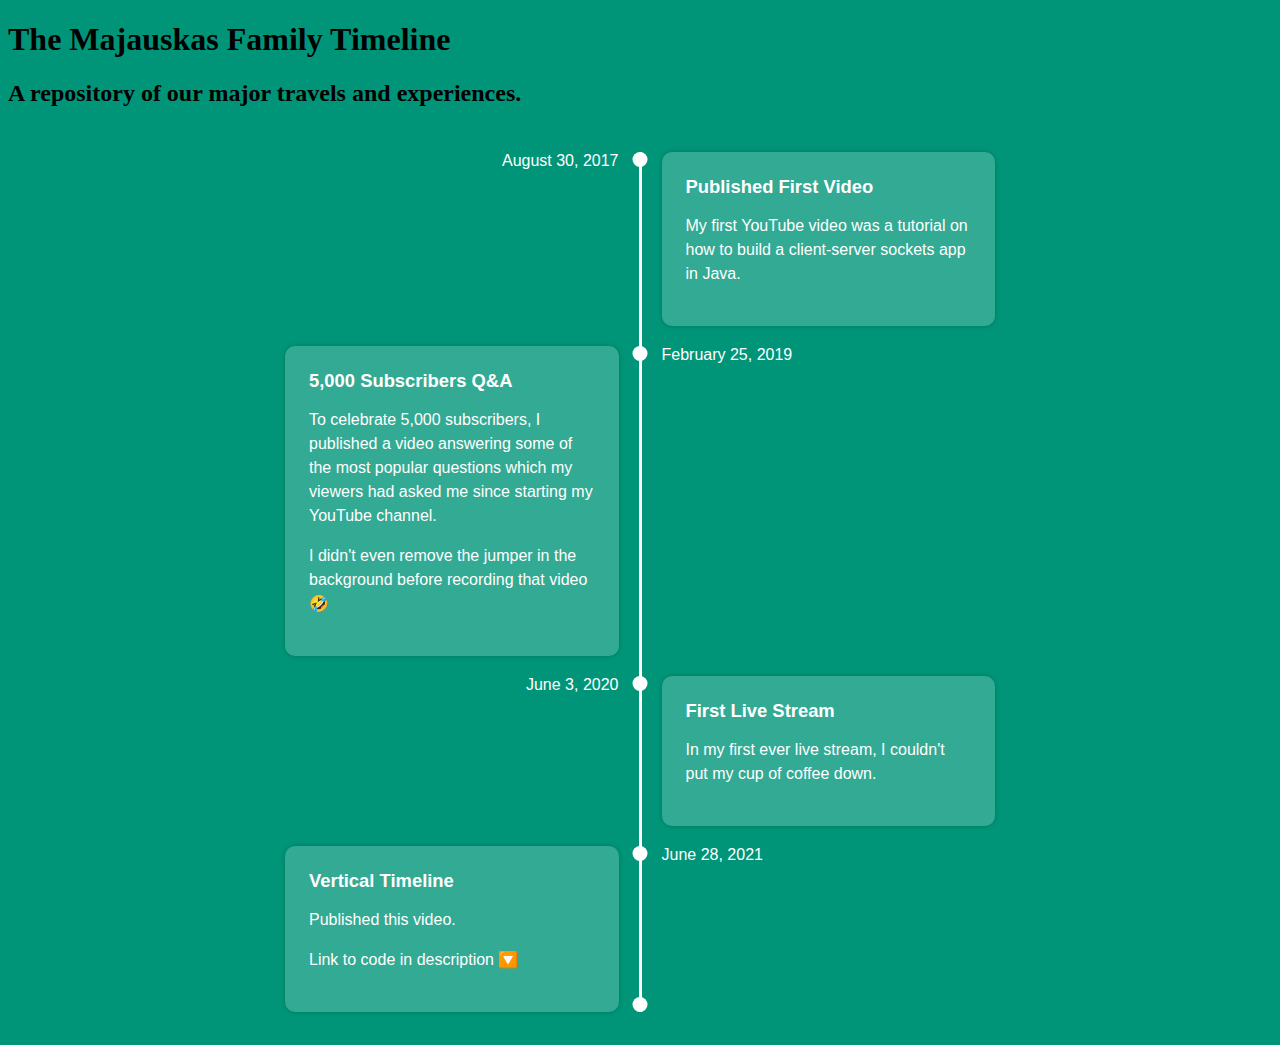
==== Timeline/index.html @ 385da05d "timeline added" ====
<!DOCTYPE html>
<html>
<head>
    <meta charset="utf-8">
    <meta name="viewport" content="width=device-width", initial-scale="1.0">
    <title>Timeline</title>
    <link rel="stylesheet" href="./styles.css">
</head>
<body>
  <div class="Title">
    <h1>The Majauskas Family Timeline</h1>
    <h2>A repository of our major travels and experiences.</h2>
  <div class="timeline">
    <div class="timeline__component">
      <div class="timeline__date timeline__date--right">August 30, 2017</div>
    </div>
    <div class="timeline__middle">
      <div class="timeline__point"></div>
    </div>
    <div class="timeline__component timeline__component--bg">
      <h2 class="timeline__title">Published First Video</h2>
      <p class="timeline__paragraph">
        My first YouTube video was a tutorial on how to build a client-server sockets app in Java.
      </p>
    </div>
    <div class="timeline__component timeline__component--bg">
      <h2 class="timeline__title">5,000 Subscribers Q&A</h2>
      <p class="timeline__paragraph">
        To celebrate 5,000 subscribers, I published a video answering some of the most popular questions which
        my viewers had asked me since starting my YouTube channel.
      </p>
      <p class="timeline__paragraph">
        I didn't even remove the jumper in the background before recording that video 🤣
      </p>
    </div>
    <div class="timeline__middle">
      <div class="timeline__point"></div>
    </div>
    <div class="timeline__component">
      <div class="timeline__date">February 25, 2019</div>
    </div>
    <div class="timeline__component">
      <div class="timeline__date timeline__date--right">June 3, 2020</div>
    </div>
    <div class="timeline__middle">
      <div class="timeline__point"></div>
    </div>
    <div class="timeline__component timeline__component--bg">
      <h2 class="timeline__title">First Live Stream</h2>
      <p class="timeline__paragraph">
        In my first ever live stream, I couldn't put my cup of coffee down.
      </p>
    </div>
    <div class="timeline__component timeline__component--bottom timeline__component--bg">
      <h2 class="timeline__title">Vertical Timeline</h2>
      <p class="timeline__paragraph">
        Published this video.
      </p>
      <p class="timeline__paragraph">
        Link to code in description 🔽
      </p>
    </div>
    <div class="timeline__middle">
      <div class="timeline__point"></div>
      <div class="timeline__point timeline__point--bottom"></div>
    </div>
    <div class="timeline__component timeline__component--bottom">
      <div class="timeline__date">June 28, 2021</div>
    </div>
  </div>
</body>
</html>
---- Timeline/styles.css ----
body {
    background: #009578;
  }
  
  .timeline {
    margin: 0 auto;
    max-width: 750px;
    padding: 25px;
    display: grid;
    grid-template-columns: 1fr 3px 1fr;
    font-family: "Fira Sans", sans-serif;
    color: #ffffff;
  }
  
  .timeline__component {
    margin: 0 20px 20px 20px;
  }
  
  .timeline__component--bg {
    padding: 1.5em;
    background: rgba(255, 255, 255, 0.2);
    box-shadow: 0 0 5px rgba(0, 0, 0, 0.2);
    border-radius: 10px;
  }
  
  /* LEAVE TILL LAST */
  .timeline__component--bottom {
    margin-bottom: 0;
  }
  
  .timeline__middle {
    position: relative;
    background: #ffffff;
  }
  
  .timeline__point {
    position: absolute;
    top: 0;
    left: 50%;
    transform: translateX(-50%);
    width: 15px;
    height: 15px;
    background: #ffffff;
    border-radius: 50%;
  }
  
  /* LEAVE TILL LAST */
  .timeline__point--bottom {
    top: initial;
    bottom: 0;
  }
  
  .timeline__date--right {
    text-align: right;
  }
  
  .timeline__title {
    margin: 0;
    font-size: 1.15em;
    font-weight: bold;
  }
  
  .timeline__paragraph {
    line-height: 1.5;
  }
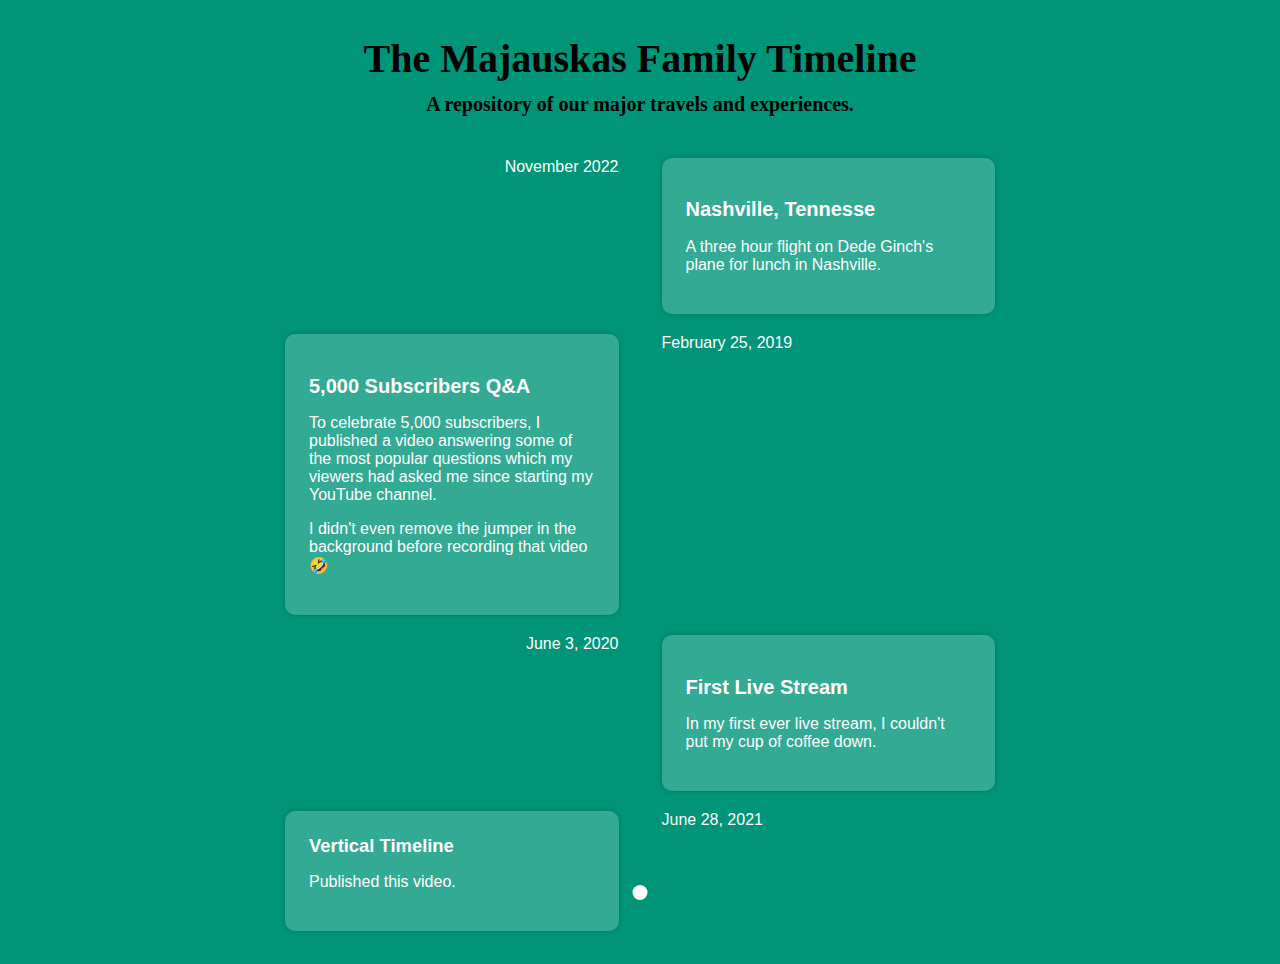
==== commit cc5b366a: "fix naming conventions" ====
--- a/Timeline/index.html
+++ b/Timeline/index.html
@@ -7,34 +7,38 @@
     <link rel="stylesheet" href="./styles.css">
 </head>
 <body>
-  <div class="Title">
+  <div class="title">
     <h1>The Majauskas Family Timeline</h1>
     <h2>A repository of our major travels and experiences.</h2>
+  </div>
+  
   <div class="timeline">
+
     <div class="timeline__component">
-      <div class="timeline__date timeline__date--right">August 30, 2017</div>
+      <div class="timeline__date timeline__date--right">November 2022</div>
     </div>
-    <div class="timeline__middle">
-      <div class="timeline__point"></div>
+    <div class="middle_component">
+      <div class="point"></div>
     </div>
-    <div class="timeline__component timeline__component--bg">
-      <h2 class="timeline__title">Published First Video</h2>
-      <p class="timeline__paragraph">
-        My first YouTube video was a tutorial on how to build a client-server sockets app in Java.
+    <div class="timeline__component timeline__component--bg" onClick="window.location.href='https://www.dropbox.com/home/iPhoto%20Library.migratedphotolibrary/Masters/2006/Astronomy'">
+      <h2 class="experience">Nashville, Tennesse</h2>
+      <p class="description">
+        A three hour flight on Dede Ginch's plane for lunch in Nashville.
       </p>
     </div>
+
     <div class="timeline__component timeline__component--bg">
-      <h2 class="timeline__title">5,000 Subscribers Q&A</h2>
-      <p class="timeline__paragraph">
+      <h2 class="experience">5,000 Subscribers Q&A</h2>
+      <p class="description">
         To celebrate 5,000 subscribers, I published a video answering some of the most popular questions which
         my viewers had asked me since starting my YouTube channel.
       </p>
-      <p class="timeline__paragraph">
+      <p class="description">
         I didn't even remove the jumper in the background before recording that video 🤣
       </p>
     </div>
-    <div class="timeline__middle">
-      <div class="timeline__point"></div>
+    <div class="middle_component">
+      <div class="point"></div>
     </div>
     <div class="timeline__component">
       <div class="timeline__date">February 25, 2019</div>
@@ -42,31 +46,29 @@
     <div class="timeline__component">
       <div class="timeline__date timeline__date--right">June 3, 2020</div>
     </div>
-    <div class="timeline__middle">
-      <div class="timeline__point"></div>
+    <div class="middle_component">
+      <div class="point"></div>
     </div>
     <div class="timeline__component timeline__component--bg">
-      <h2 class="timeline__title">First Live Stream</h2>
-      <p class="timeline__paragraph">
+      <h2 class="experience">First Live Stream</h2>
+      <p class="description">
         In my first ever live stream, I couldn't put my cup of coffee down.
       </p>
     </div>
     <div class="timeline__component timeline__component--bottom timeline__component--bg">
       <h2 class="timeline__title">Vertical Timeline</h2>
-      <p class="timeline__paragraph">
+      <p class="description">
         Published this video.
       </p>
-      <p class="timeline__paragraph">
-        Link to code in description 🔽
-      </p>
     </div>
-    <div class="timeline__middle">
-      <div class="timeline__point"></div>
+    <div class="middle_component">
+      <div class="point"></div>
       <div class="timeline__point timeline__point--bottom"></div>
     </div>
     <div class="timeline__component timeline__component--bottom">
       <div class="timeline__date">June 28, 2021</div>
     </div>
+  
   </div>
 </body>
 </html>
--- a/Timeline/styles.css
+++ b/Timeline/styles.css
@@ -1,3 +1,18 @@
+.title {
+  display: flex;
+  flex-direction: column;
+  align-items: center;
+}
+
+h1 {
+  height: 15px;
+  font-size: 40px;
+}
+
+h2 {
+  font-size: 20px;
+}
+
 body {
     background: #009578;
   }
